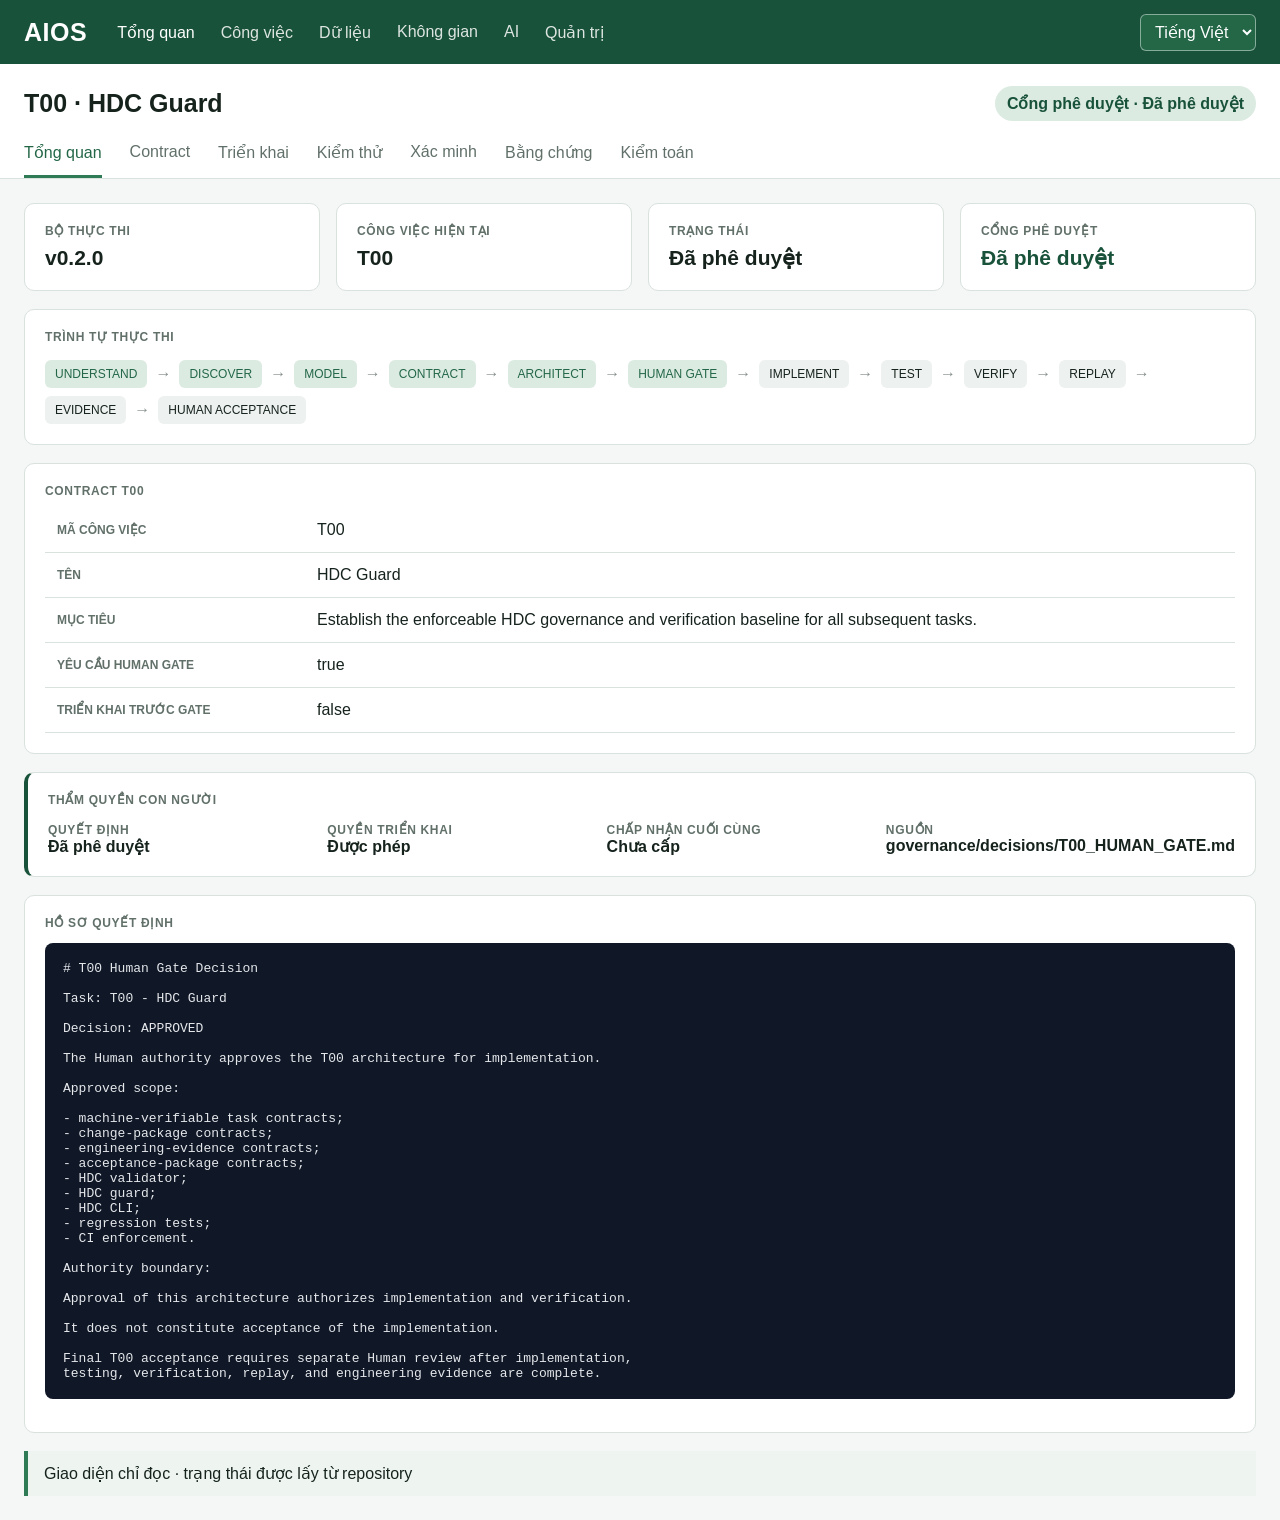
==== ui/index.html @ 12da6f16 "feat(ui): establish AIOS multilingual UI foundation" ====
<!doctype html>
<html lang="vi-VN">
<head>
  <meta charset="utf-8">
  <meta name="viewport" content="width=device-width,initial-scale=1">
  <title>AIOS HDC Control Console</title>
  <link rel="stylesheet" href="/ui/app.css">
</head>

<body>

<header class="global-header">
  <div class="global-bar">

    <div class="brand">AIOS</div>

    <nav class="global-nav">
      <a class="active" href="#" data-t="nav.overview"></a>
      <a href="#" data-t="nav.work"></a>
      <a href="#" data-t="nav.data"></a>
      <a href="#" data-t="nav.workspace"></a>
      <a href="#" data-t="nav.ai"></a>
      <a href="#" data-t="nav.admin"></a>
    </nav>

    <div class="language">
      <select id="localeSelect"
              aria-label="Language"></select>
    </div>

  </div>
</header>

<section class="context">
  <div class="context-inner">

    <div class="context-top">
      <h1 class="context-title">T00 · HDC Guard</h1>
      <div id="gatePill" class="gate-pill">—</div>
    </div>

    <nav class="context-nav">
      <a class="active" href="#" data-t="context.overview"></a>
      <a href="#" data-t="context.contract"></a>
      <a href="#" data-t="context.implementation"></a>
      <a href="#" data-t="context.test"></a>
      <a href="#" data-t="context.verify"></a>
      <a href="#" data-t="context.evidence"></a>
      <a href="#" data-t="context.audit"></a>
    </nav>

  </div>
</section>

<main class="workspace">

  <div id="errorBox" class="error"></div>

  <section class="cards">

    <div class="card">
      <div class="label" data-t="dashboard.kit"></div>
      <div class="value">v0.2.0</div>
    </div>

    <div class="card">
      <div class="label" data-t="dashboard.task"></div>
      <div id="taskId" class="value">—</div>
    </div>

    <div class="card">
      <div class="label" data-t="dashboard.status"></div>
      <div id="taskStatus" class="value">—</div>
    </div>

    <div class="card">
      <div class="label" data-t="dashboard.gate"></div>
      <div id="gateStatus" class="value human">—</div>
    </div>

  </section>

  <section class="card section">
    <div class="label" data-t="dashboard.sequence"></div>
    <div id="sequence" class="sequence"></div>
  </section>

  <section class="card section">
    <div class="label" data-t="dashboard.contract"></div>

    <table>
      <tbody>
        <tr>
          <th data-t="fields.taskId"></th>
          <td id="fieldTaskId"></td>
        </tr>
        <tr>
          <th data-t="fields.title"></th>
          <td id="fieldTitle"></td>
        </tr>
        <tr>
          <th data-t="fields.objective"></th>
          <td id="fieldObjective"></td>
        </tr>
        <tr>
          <th data-t="fields.gateRequired"></th>
          <td id="fieldGateRequired"></td>
        </tr>
        <tr>
          <th data-t="fields.beforeGate"></th>
          <td id="fieldBeforeGate"></td>
        </tr>
      </tbody>
    </table>
  </section>

  <section class="card section authority">

    <div class="label" data-t="dashboard.authority"></div>

    <div class="authority-grid">

      <div>
        <div class="label" data-t="authority.decision"></div>
        <strong id="authorityDecision"></strong>
      </div>

      <div>
        <div class="label" data-t="authority.implementation"></div>
        <strong id="implementationAuthority"></strong>
      </div>

      <div>
        <div class="label" data-t="authority.acceptance"></div>
        <strong data-t="authority.notGranted"></strong>
      </div>

      <div>
        <div class="label" data-t="authority.source"></div>
        <strong id="authoritySource"></strong>
      </div>

    </div>

  </section>

  <section class="card section">
    <div class="label" data-t="dashboard.decision"></div>
    <pre id="decisionRecord">—</pre>
  </section>

  <div class="readonly" data-t="readonly"></div>

</main>

<script src="/ui/app.js"></script>

</body>
</html>
---- ui/app.css ----
:root {
  --green-950: #123f2d;
  --green-900: #19523a;
  --green-800: #236747;
  --green-700: #2f7b56;
  --green-100: #dcebe2;
  --green-050: #eef5f0;

  --page: #f4f7f5;
  --surface: #ffffff;
  --border: #d9e2dd;

  --text: #16231d;
  --muted: #617069;

  --success: #257a4d;
  --warning: #a86a12;
  --danger: #b42318;

  --human: #19523a;
  --ai: #6d4bc3;
  --system: #2563a6;

  --radius: 10px;
  --max: 1440px;
}

* {
  box-sizing: border-box;
}

body {
  margin: 0;
  font-family: Inter, "Noto Sans", "Noto Sans SC",
               "Segoe UI", Arial, sans-serif;
  color: var(--text);
  background: var(--page);
}

.global-header {
  background: var(--green-900);
  color: white;
}

.global-bar {
  max-width: var(--max);
  min-height: 64px;
  margin: auto;
  padding: 0 24px;
  display: flex;
  align-items: center;
  gap: 30px;
}

.brand {
  font-size: 25px;
  font-weight: 800;
  letter-spacing: .02em;
}

.global-nav {
  display: flex;
  flex: 1;
  gap: 26px;
  overflow-x: auto;
}

.global-nav a {
  color: white;
  text-decoration: none;
  opacity: .85;
  white-space: nowrap;
}

.global-nav a.active,
.global-nav a:hover {
  opacity: 1;
}

.language select {
  background: var(--green-800);
  color: white;
  border: 1px solid rgba(255,255,255,.45);
  border-radius: 6px;
  padding: 8px 10px;
  font: inherit;
}

.context {
  background: white;
  border-bottom: 1px solid var(--border);
}

.context-inner {
  max-width: var(--max);
  margin: auto;
  padding: 22px 24px 0;
}

.context-top {
  display: flex;
  align-items: center;
  justify-content: space-between;
  gap: 20px;
}

.context-title {
  margin: 0;
  font-size: 25px;
}

.gate-pill {
  background: var(--green-100);
  color: var(--green-900);
  border-radius: 999px;
  padding: 8px 12px;
  font-weight: 700;
}

.context-nav {
  display: flex;
  gap: 28px;
  margin-top: 22px;
  overflow-x: auto;
}

.context-nav a {
  color: var(--muted);
  text-decoration: none;
  padding-bottom: 13px;
  white-space: nowrap;
}

.context-nav a.active {
  color: var(--green-800);
  border-bottom: 3px solid var(--green-700);
}

.workspace {
  max-width: var(--max);
  margin: auto;
  padding: 24px;
}

.cards {
  display: grid;
  grid-template-columns: repeat(4, 1fr);
  gap: 16px;
}

.card {
  background: var(--surface);
  border: 1px solid var(--border);
  border-radius: var(--radius);
  padding: 20px;
}

.section {
  margin-top: 18px;
}

.label {
  color: var(--muted);
  font-size: 12px;
  font-weight: 700;
  letter-spacing: .055em;
  text-transform: uppercase;
}

.value {
  margin-top: 8px;
  font-size: 21px;
  font-weight: 750;
}

.human {
  color: var(--human);
}

.sequence {
  display: flex;
  flex-wrap: wrap;
  align-items: center;
  gap: 8px;
  margin-top: 16px;
}

.step {
  background: #edf1ef;
  border-radius: 6px;
  padding: 7px 10px;
  font-size: 12px;
}

.step.done {
  background: var(--green-100);
  color: var(--green-800);
}

.arrow {
  color: #87918c;
}

table {
  width: 100%;
  border-collapse: collapse;
  margin-top: 10px;
}

th, td {
  border-bottom: 1px solid var(--border);
  padding: 13px 12px;
  text-align: left;
}

th {
  width: 260px;
  color: var(--muted);
  font-size: 12px;
  text-transform: uppercase;
}

.authority {
  border-left: 4px solid var(--human);
}

.authority-grid {
  display: grid;
  grid-template-columns: repeat(4, 1fr);
  gap: 18px;
  margin-top: 16px;
}

pre {
  background: #101827;
  color: #e5e7eb;
  border-radius: 8px;
  padding: 18px;
  overflow: auto;
  white-space: pre-wrap;
}

.readonly {
  margin-top: 18px;
  padding: 13px 16px;
  border-left: 4px solid var(--green-700);
  background: var(--green-050);
}

.error {
  background: #fff2f0;
  border: 1px solid #f4b8b0;
  color: var(--danger);
  padding: 14px;
  border-radius: 8px;
  margin-bottom: 18px;
  display: none;
}

@media (max-width: 900px) {
  .global-bar {
    flex-wrap: wrap;
    padding-top: 12px;
    padding-bottom: 12px;
  }

  .global-nav {
    order: 3;
    width: 100%;
  }

  .cards,
  .authority-grid {
    grid-template-columns: repeat(2, 1fr);
  }
}

@media (max-width: 600px) {
  .cards,
  .authority-grid {
    grid-template-columns: 1fr;
  }
}
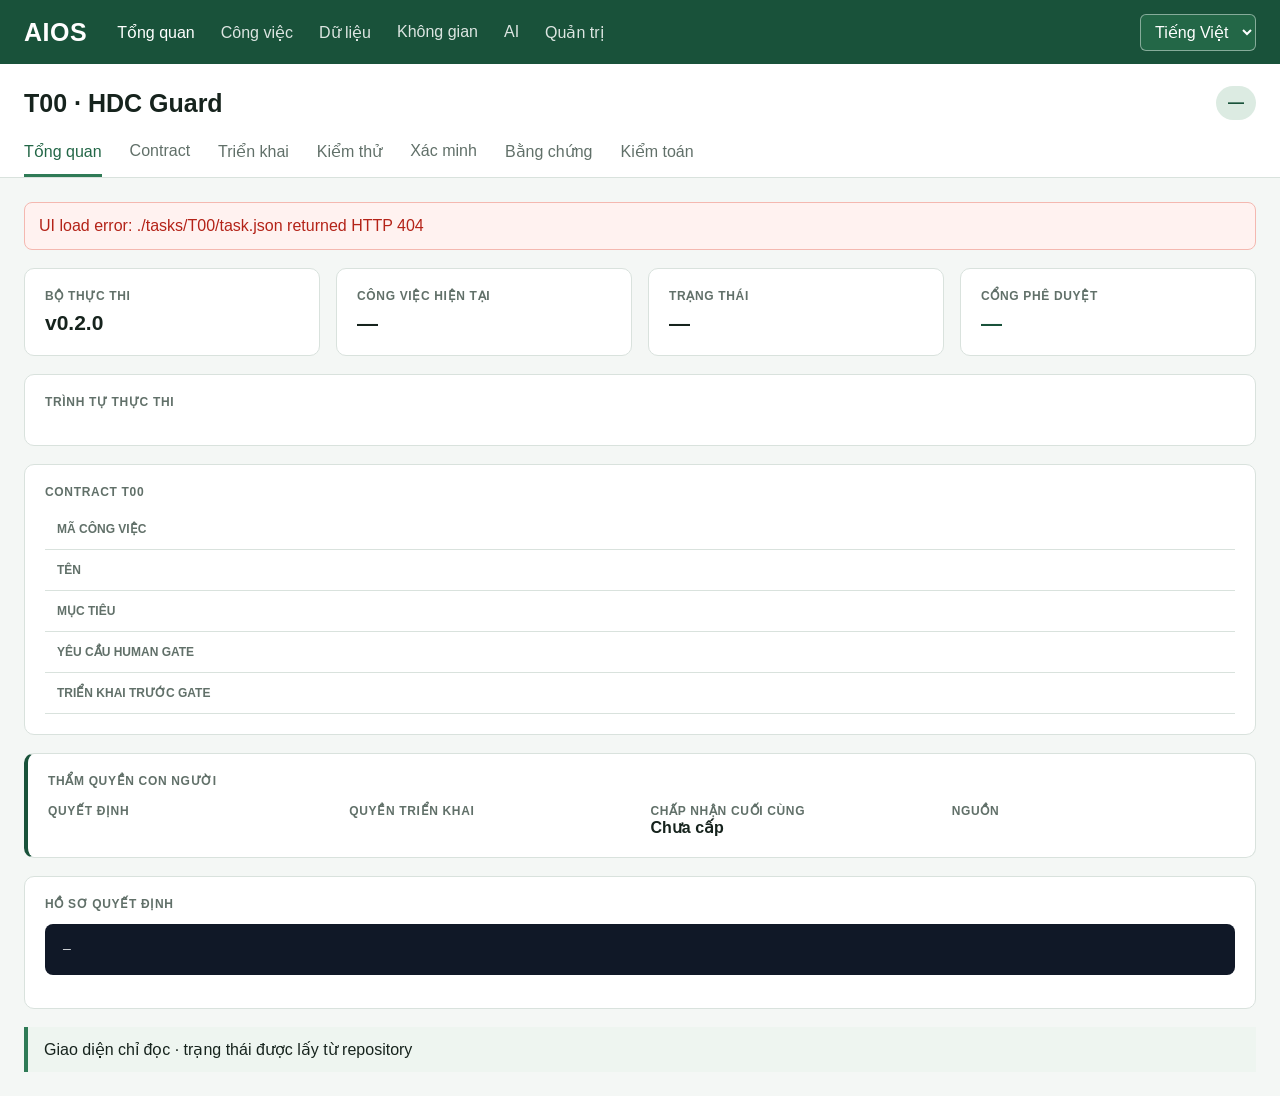
==== commit fb600c67: "fix(ui): make review assets portable on GitHub Pages" ====
--- a/ui/index.html
+++ b/ui/index.html
@@ -4,7 +4,7 @@
   <meta charset="utf-8">
   <meta name="viewport" content="width=device-width,initial-scale=1">
   <title>AIOS HDC Control Console</title>
-  <link rel="stylesheet" href="/ui/app.css">
+  <link rel="stylesheet" href="./app.css">
 </head>
 
 <body>
@@ -153,7 +153,7 @@
 
 </main>
 
-<script src="/ui/app.js"></script>
+<script src="./app.js"></script>
 
 </body>
 </html>
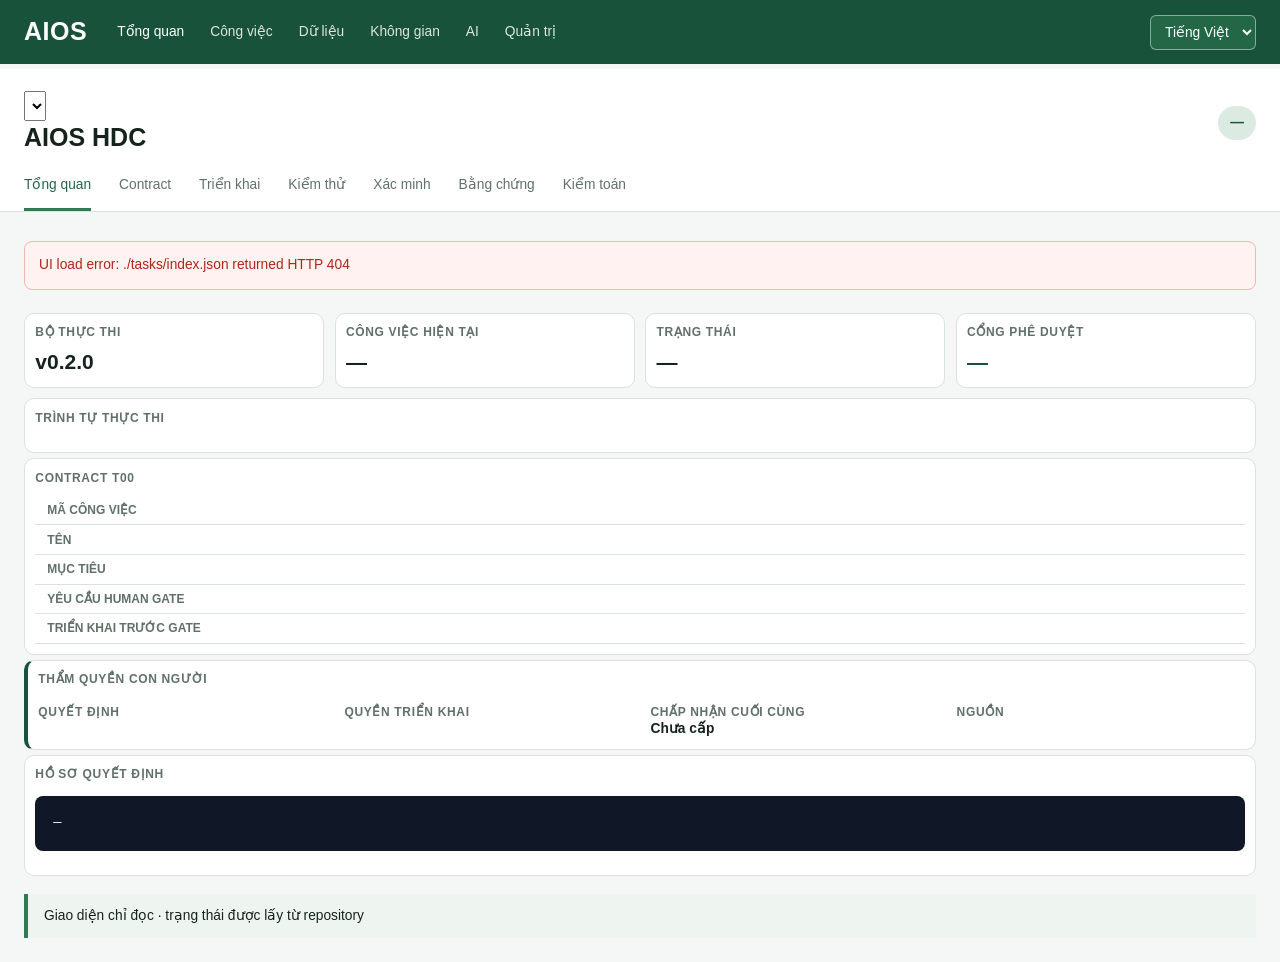
==== commit d4d95527: "feat(ui): make HDC review console task-generic" ====
--- a/ui/index.html
+++ b/ui/index.html
@@ -35,7 +35,11 @@
   <div class="context-inner">
 
     <div class="context-top">
-      <h1 class="context-title">T00 · HDC Guard</h1>
+      <div class="task-context">
+        <select id="taskSelector" class="task-selector"
+                aria-label="Task"></select>
+        <h1 id="taskTitle" class="context-title">AIOS HDC</h1>
+      </div>
       <div id="gatePill" class="gate-pill">—</div>
     </div>
 
--- a/ui/app.css
+++ b/ui/app.css
@@ -281,3 +281,83 @@
     grid-template-columns: 1fr;
   }
 }
+
+
+/* AIOS compact-density foundation */
+:root {
+  --ui-font-scale: 0.86;
+  --ui-space-1: 0.25rem;
+  --ui-space-2: 0.375rem;
+  --ui-space-3: 0.5rem;
+  --ui-space-4: 0.75rem;
+  --ui-card-padding: 0.75rem;
+  --ui-section-gap: 0.75rem;
+  --ui-grid-gap: 0.75rem;
+  --ui-control-height: 2.15rem;
+}
+
+html {
+  font-size: calc(16px * var(--ui-font-scale));
+}
+
+body {
+  line-height: 1.35;
+}
+
+main,
+.app-main,
+.workspace,
+.page-shell {
+  gap: var(--ui-section-gap);
+}
+
+section,
+.panel,
+.card,
+.surface {
+  margin-block: var(--ui-space-2);
+}
+
+.card,
+.panel,
+.surface {
+  padding: var(--ui-card-padding);
+}
+
+.grid,
+.cards,
+.summary-grid,
+.metrics-grid {
+  gap: var(--ui-grid-gap);
+}
+
+header,
+.topbar,
+.primary-nav,
+.secondary-nav,
+.context-bar {
+  min-height: unset;
+}
+
+.primary-nav a,
+.secondary-nav a,
+.topbar a,
+button,
+select,
+input {
+  min-height: var(--ui-control-height);
+}
+
+table th,
+table td {
+  padding-top: 0.45rem;
+  padding-bottom: 0.45rem;
+}
+
+h1, h2, h3, h4,
+p,
+ul,
+ol {
+  margin-top: 0.35em;
+  margin-bottom: 0.35em;
+}
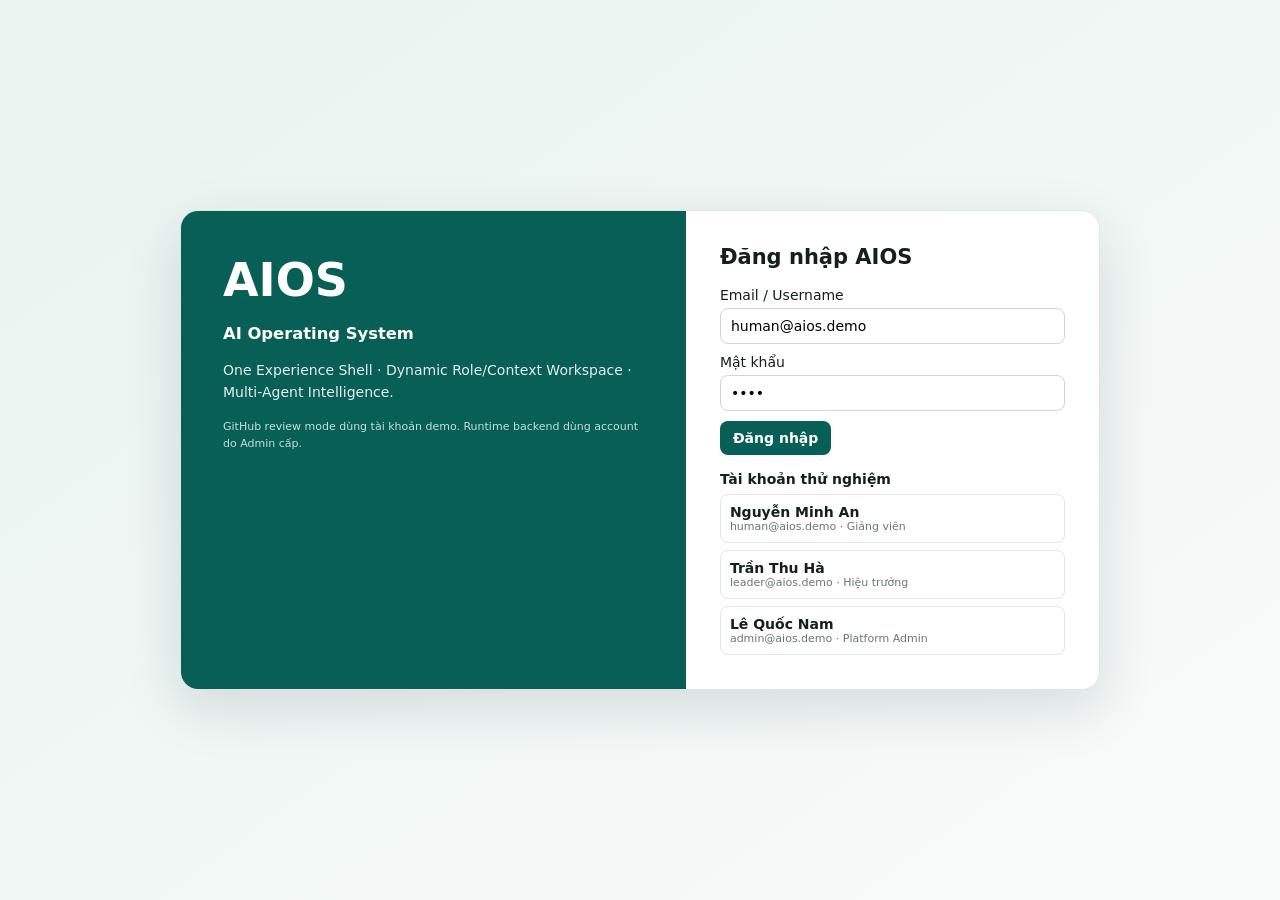
==== commit 96f98299: "feat(aios): integrated prototype v0.3 multi-agent AI" ====
--- a/ui/index.html
+++ b/ui/index.html
@@ -3,161 +3,11 @@
 <head>
   <meta charset="utf-8">
   <meta name="viewport" content="width=device-width,initial-scale=1">
-  <title>AIOS HDC Control Console</title>
+  <title>AIOS — AI Operating System</title>
   <link rel="stylesheet" href="./app.css">
 </head>
-
 <body>
-
-<header class="global-header">
-  <div class="global-bar">
-
-    <div class="brand">AIOS</div>
-
-    <nav class="global-nav">
-      <a class="active" href="#" data-t="nav.overview"></a>
-      <a href="#" data-t="nav.work"></a>
-      <a href="#" data-t="nav.data"></a>
-      <a href="#" data-t="nav.workspace"></a>
-      <a href="#" data-t="nav.ai"></a>
-      <a href="#" data-t="nav.admin"></a>
-    </nav>
-
-    <div class="language">
-      <select id="localeSelect"
-              aria-label="Language"></select>
-    </div>
-
-  </div>
-</header>
-
-<section class="context">
-  <div class="context-inner">
-
-    <div class="context-top">
-      <div class="task-context">
-        <select id="taskSelector" class="task-selector"
-                aria-label="Task"></select>
-        <h1 id="taskTitle" class="context-title">AIOS HDC</h1>
-      </div>
-      <div id="gatePill" class="gate-pill">—</div>
-    </div>
-
-    <nav class="context-nav">
-      <a class="active" href="#" data-t="context.overview"></a>
-      <a href="#" data-t="context.contract"></a>
-      <a href="#" data-t="context.implementation"></a>
-      <a href="#" data-t="context.test"></a>
-      <a href="#" data-t="context.verify"></a>
-      <a href="#" data-t="context.evidence"></a>
-      <a href="#" data-t="context.audit"></a>
-    </nav>
-
-  </div>
-</section>
-
-<main class="workspace">
-
-  <div id="errorBox" class="error"></div>
-
-  <section class="cards">
-
-    <div class="card">
-      <div class="label" data-t="dashboard.kit"></div>
-      <div class="value">v0.2.0</div>
-    </div>
-
-    <div class="card">
-      <div class="label" data-t="dashboard.task"></div>
-      <div id="taskId" class="value">—</div>
-    </div>
-
-    <div class="card">
-      <div class="label" data-t="dashboard.status"></div>
-      <div id="taskStatus" class="value">—</div>
-    </div>
-
-    <div class="card">
-      <div class="label" data-t="dashboard.gate"></div>
-      <div id="gateStatus" class="value human">—</div>
-    </div>
-
-  </section>
-
-  <section class="card section">
-    <div class="label" data-t="dashboard.sequence"></div>
-    <div id="sequence" class="sequence"></div>
-  </section>
-
-  <section class="card section">
-    <div class="label" data-t="dashboard.contract"></div>
-
-    <table>
-      <tbody>
-        <tr>
-          <th data-t="fields.taskId"></th>
-          <td id="fieldTaskId"></td>
-        </tr>
-        <tr>
-          <th data-t="fields.title"></th>
-          <td id="fieldTitle"></td>
-        </tr>
-        <tr>
-          <th data-t="fields.objective"></th>
-          <td id="fieldObjective"></td>
-        </tr>
-        <tr>
-          <th data-t="fields.gateRequired"></th>
-          <td id="fieldGateRequired"></td>
-        </tr>
-        <tr>
-          <th data-t="fields.beforeGate"></th>
-          <td id="fieldBeforeGate"></td>
-        </tr>
-      </tbody>
-    </table>
-  </section>
-
-  <section class="card section authority">
-
-    <div class="label" data-t="dashboard.authority"></div>
-
-    <div class="authority-grid">
-
-      <div>
-        <div class="label" data-t="authority.decision"></div>
-        <strong id="authorityDecision"></strong>
-      </div>
-
-      <div>
-        <div class="label" data-t="authority.implementation"></div>
-        <strong id="implementationAuthority"></strong>
-      </div>
-
-      <div>
-        <div class="label" data-t="authority.acceptance"></div>
-        <strong data-t="authority.notGranted"></strong>
-      </div>
-
-      <div>
-        <div class="label" data-t="authority.source"></div>
-        <strong id="authoritySource"></strong>
-      </div>
-
-    </div>
-
-  </section>
-
-  <section class="card section">
-    <div class="label" data-t="dashboard.decision"></div>
-    <pre id="decisionRecord">—</pre>
-  </section>
-
-  <div class="readonly" data-t="readonly"></div>
-
-</main>
-
-<script src="./app.js"></script>
-
+  <div id="app"></div>
+  <script src="./app.js"></script>
 </body>
 </html>
--- a/ui/app.css
+++ b/ui/app.css
@@ -1,363 +1,3 @@
-:root {
-  --green-950: #123f2d;
-  --green-900: #19523a;
-  --green-800: #236747;
-  --green-700: #2f7b56;
-  --green-100: #dcebe2;
-  --green-050: #eef5f0;
-
-  --page: #f4f7f5;
-  --surface: #ffffff;
-  --border: #d9e2dd;
-
-  --text: #16231d;
-  --muted: #617069;
-
-  --success: #257a4d;
-  --warning: #a86a12;
-  --danger: #b42318;
-
-  --human: #19523a;
-  --ai: #6d4bc3;
-  --system: #2563a6;
-
-  --radius: 10px;
-  --max: 1440px;
-}
-
-* {
-  box-sizing: border-box;
-}
-
-body {
-  margin: 0;
-  font-family: Inter, "Noto Sans", "Noto Sans SC",
-               "Segoe UI", Arial, sans-serif;
-  color: var(--text);
-  background: var(--page);
-}
-
-.global-header {
-  background: var(--green-900);
-  color: white;
-}
-
-.global-bar {
-  max-width: var(--max);
-  min-height: 64px;
-  margin: auto;
-  padding: 0 24px;
-  display: flex;
-  align-items: center;
-  gap: 30px;
-}
-
-.brand {
-  font-size: 25px;
-  font-weight: 800;
-  letter-spacing: .02em;
-}
-
-.global-nav {
-  display: flex;
-  flex: 1;
-  gap: 26px;
-  overflow-x: auto;
-}
-
-.global-nav a {
-  color: white;
-  text-decoration: none;
-  opacity: .85;
-  white-space: nowrap;
-}
-
-.global-nav a.active,
-.global-nav a:hover {
-  opacity: 1;
-}
-
-.language select {
-  background: var(--green-800);
-  color: white;
-  border: 1px solid rgba(255,255,255,.45);
-  border-radius: 6px;
-  padding: 8px 10px;
-  font: inherit;
-}
-
-.context {
-  background: white;
-  border-bottom: 1px solid var(--border);
-}
-
-.context-inner {
-  max-width: var(--max);
-  margin: auto;
-  padding: 22px 24px 0;
-}
-
-.context-top {
-  display: flex;
-  align-items: center;
-  justify-content: space-between;
-  gap: 20px;
-}
-
-.context-title {
-  margin: 0;
-  font-size: 25px;
-}
-
-.gate-pill {
-  background: var(--green-100);
-  color: var(--green-900);
-  border-radius: 999px;
-  padding: 8px 12px;
-  font-weight: 700;
-}
-
-.context-nav {
-  display: flex;
-  gap: 28px;
-  margin-top: 22px;
-  overflow-x: auto;
-}
-
-.context-nav a {
-  color: var(--muted);
-  text-decoration: none;
-  padding-bottom: 13px;
-  white-space: nowrap;
-}
-
-.context-nav a.active {
-  color: var(--green-800);
-  border-bottom: 3px solid var(--green-700);
-}
-
-.workspace {
-  max-width: var(--max);
-  margin: auto;
-  padding: 24px;
-}
-
-.cards {
-  display: grid;
-  grid-template-columns: repeat(4, 1fr);
-  gap: 16px;
-}
-
-.card {
-  background: var(--surface);
-  border: 1px solid var(--border);
-  border-radius: var(--radius);
-  padding: 20px;
-}
-
-.section {
-  margin-top: 18px;
-}
-
-.label {
-  color: var(--muted);
-  font-size: 12px;
-  font-weight: 700;
-  letter-spacing: .055em;
-  text-transform: uppercase;
-}
-
-.value {
-  margin-top: 8px;
-  font-size: 21px;
-  font-weight: 750;
-}
-
-.human {
-  color: var(--human);
-}
-
-.sequence {
-  display: flex;
-  flex-wrap: wrap;
-  align-items: center;
-  gap: 8px;
-  margin-top: 16px;
-}
-
-.step {
-  background: #edf1ef;
-  border-radius: 6px;
-  padding: 7px 10px;
-  font-size: 12px;
-}
-
-.step.done {
-  background: var(--green-100);
-  color: var(--green-800);
-}
-
-.arrow {
-  color: #87918c;
-}
-
-table {
-  width: 100%;
-  border-collapse: collapse;
-  margin-top: 10px;
-}
-
-th, td {
-  border-bottom: 1px solid var(--border);
-  padding: 13px 12px;
-  text-align: left;
-}
-
-th {
-  width: 260px;
-  color: var(--muted);
-  font-size: 12px;
-  text-transform: uppercase;
-}
-
-.authority {
-  border-left: 4px solid var(--human);
-}
-
-.authority-grid {
-  display: grid;
-  grid-template-columns: repeat(4, 1fr);
-  gap: 18px;
-  margin-top: 16px;
-}
-
-pre {
-  background: #101827;
-  color: #e5e7eb;
-  border-radius: 8px;
-  padding: 18px;
-  overflow: auto;
-  white-space: pre-wrap;
-}
-
-.readonly {
-  margin-top: 18px;
-  padding: 13px 16px;
-  border-left: 4px solid var(--green-700);
-  background: var(--green-050);
-}
-
-.error {
-  background: #fff2f0;
-  border: 1px solid #f4b8b0;
-  color: var(--danger);
-  padding: 14px;
-  border-radius: 8px;
-  margin-bottom: 18px;
-  display: none;
-}
-
-@media (max-width: 900px) {
-  .global-bar {
-    flex-wrap: wrap;
-    padding-top: 12px;
-    padding-bottom: 12px;
-  }
-
-  .global-nav {
-    order: 3;
-    width: 100%;
-  }
-
-  .cards,
-  .authority-grid {
-    grid-template-columns: repeat(2, 1fr);
-  }
-}
-
-@media (max-width: 600px) {
-  .cards,
-  .authority-grid {
-    grid-template-columns: 1fr;
-  }
-}
-
-
-/* AIOS compact-density foundation */
-:root {
-  --ui-font-scale: 0.86;
-  --ui-space-1: 0.25rem;
-  --ui-space-2: 0.375rem;
-  --ui-space-3: 0.5rem;
-  --ui-space-4: 0.75rem;
-  --ui-card-padding: 0.75rem;
-  --ui-section-gap: 0.75rem;
-  --ui-grid-gap: 0.75rem;
-  --ui-control-height: 2.15rem;
-}
-
-html {
-  font-size: calc(16px * var(--ui-font-scale));
-}
-
-body {
-  line-height: 1.35;
-}
-
-main,
-.app-main,
-.workspace,
-.page-shell {
-  gap: var(--ui-section-gap);
-}
-
-section,
-.panel,
-.card,
-.surface {
-  margin-block: var(--ui-space-2);
-}
-
-.card,
-.panel,
-.surface {
-  padding: var(--ui-card-padding);
-}
-
-.grid,
-.cards,
-.summary-grid,
-.metrics-grid {
-  gap: var(--ui-grid-gap);
-}
-
-header,
-.topbar,
-.primary-nav,
-.secondary-nav,
-.context-bar {
-  min-height: unset;
-}
-
-.primary-nav a,
-.secondary-nav a,
-.topbar a,
-button,
-select,
-input {
-  min-height: var(--ui-control-height);
-}
-
-table th,
-table td {
-  padding-top: 0.45rem;
-  padding-bottom: 0.45rem;
-}
-
-h1, h2, h3, h4,
-p,
-ul,
-ol {
-  margin-top: 0.35em;
-  margin-bottom: 0.35em;
-}
+:root{--brand:#075f55;--brand2:#0b7669;--bg:#f4f7f6;--card:#fff;--line:#dfe7e4;--text:#14201e;--muted:#687774;--danger:#b42318;--warn:#9a6700;--ai:#6657c8;--r:10px;--gap:10px;font-size:14px}*{box-sizing:border-box}body{margin:0;font-family:Inter,ui-sans-serif,system-ui,-apple-system,Segoe UI,sans-serif;background:var(--bg);color:var(--text)}button,input,select,textarea{font:inherit}.hidden{display:none!important}.login{min-height:100vh;display:grid;place-items:center;padding:24px;background:linear-gradient(145deg,#e9f3f0,#f8fbfa)}.login-card{width:min(920px,100%);display:grid;grid-template-columns:1.1fr .9fr;background:#fff;border:1px solid var(--line);border-radius:18px;overflow:hidden;box-shadow:0 18px 55px #1232}.login-brand{padding:42px;background:var(--brand);color:#fff}.login-brand h1{font-size:46px;margin:0 0 8px}.login-brand p{line-height:1.6;opacity:.9}.login-form{padding:34px}.login-form h2{margin-top:0}.field{display:grid;gap:5px;margin:10px 0}.field input,.field select,.field textarea{border:1px solid #cbd7d3;border-radius:8px;padding:9px 10px;background:#fff}.btn{border:0;border-radius:8px;padding:9px 13px;cursor:pointer;background:var(--brand);color:#fff;font-weight:650}.btn.secondary{background:#edf3f1;color:#20403a}.btn.ghost{background:transparent;color:var(--brand);border:1px solid #b8cec8}.btn.danger{background:#fff0ee;color:var(--danger)}.demo-accounts{display:grid;gap:7px;margin-top:16px}.demo{padding:9px;border:1px solid var(--line);border-radius:8px;cursor:pointer}.demo:hover{border-color:var(--brand)}.topbar{height:52px;background:var(--brand);color:#fff;display:flex;align-items:center;padding:0 18px;gap:18px;position:sticky;top:0;z-index:10}.brand{font-size:22px;font-weight:850}.nav{display:flex;align-items:center;gap:2px;flex:1}.nav button{border:0;background:transparent;color:#d8efea;padding:9px 11px;border-radius:7px;cursor:pointer}.nav button.active,.nav button:hover{background:#ffffff18;color:#fff}.top-actions{display:flex;align-items:center;gap:7px}.top-actions select{background:#fff;color:#17312c;border:0;border-radius:7px;padding:6px}.avatar{width:30px;height:30px;border-radius:50%;background:#d7ece7;color:var(--brand);display:grid;place-items:center;font-weight:800}.contextbar{background:#fff;border-bottom:1px solid var(--line);padding:7px 18px;display:flex;gap:16px;align-items:center;font-size:12px;color:var(--muted)}.contextbar strong{color:var(--text)}.shell{max-width:1440px;margin:auto;padding:12px 16px 30px}.hero{display:flex;justify-content:space-between;gap:15px;align-items:flex-start;margin-bottom:10px}.hero h1{font-size:21px;margin:0 0 3px}.hero p{margin:0;color:var(--muted)}.badge{display:inline-flex;padding:4px 7px;border-radius:999px;background:#e8f4f1;color:var(--brand);font-size:11px;font-weight:750}.metrics{display:grid;grid-template-columns:repeat(4,1fr);gap:var(--gap);margin:10px 0}.card{background:var(--card);border:1px solid var(--line);border-radius:var(--r);padding:11px}.metric .k{font-size:11px;color:var(--muted);text-transform:uppercase;letter-spacing:.03em}.metric .v{font-size:22px;font-weight:800;margin-top:3px}.grid2{display:grid;grid-template-columns:1.45fr 1fr;gap:var(--gap)}.grid3{display:grid;grid-template-columns:repeat(3,1fr);gap:var(--gap)}.section-title{display:flex;align-items:center;justify-content:space-between;margin:0 0 8px}.section-title h2{font-size:14px;margin:0}.list{display:grid;gap:6px}.item{display:grid;grid-template-columns:1fr auto;gap:10px;padding:8px;border:1px solid #e8eeec;border-radius:8px}.item h3{font-size:13px;margin:0 0 2px}.item p{font-size:12px;color:var(--muted);margin:0}.status{font-size:10px;font-weight:750;padding:3px 6px;border-radius:999px;background:#eef3f2;height:max-content}.status.risk{background:#fff4e5;color:var(--warn)}.status.action{background:#fff0ee;color:var(--danger)}.catalog{display:grid;grid-template-columns:repeat(3,1fr);gap:8px}.tile{padding:12px;border:1px solid var(--line);border-radius:9px;background:#fff;cursor:pointer}.tile:hover{border-color:#91b8af;box-shadow:0 3px 12px #1231}.tile .code{font-size:18px;font-weight:850;color:var(--brand)}.tile .name{font-weight:700;margin:3px 0}.tile .desc{font-size:11px;color:var(--muted)}.ai-panel{border-top:3px solid var(--ai)}.ai-chat{height:260px;overflow:auto;background:#fafafa;border:1px solid var(--line);border-radius:8px;padding:8px;display:grid;gap:7px;align-content:start}.msg{padding:8px 9px;border-radius:8px;max-width:88%;font-size:12px;line-height:1.45}.msg.user{justify-self:end;background:#e8f4f1}.msg.ai{background:#f0edff}.composer{display:flex;gap:6px;margin-top:7px}.composer input{flex:1;border:1px solid var(--line);border-radius:8px;padding:8px}.table{width:100%;border-collapse:collapse}.table th,.table td{text-align:left;padding:7px;border-bottom:1px solid #edf1f0;font-size:12px}.table th{color:var(--muted);font-weight:650}.toolbar{display:flex;gap:6px;flex-wrap:wrap;margin-bottom:8px}.notice{padding:8px 10px;border-radius:8px;background:#eef6ff;color:#294d6b;font-size:12px}.danger-note{background:#fff0ee;color:#8a241c}.drawer{position:fixed;right:0;top:52px;bottom:0;width:min(430px,95vw);background:#fff;border-left:1px solid var(--line);box-shadow:-12px 0 40px #1232;z-index:20;padding:14px;overflow:auto}.drawer-head{display:flex;justify-content:space-between;align-items:center}.drawer h2{font-size:16px}.close{border:0;background:#eef3f2;border-radius:7px;padding:6px 9px;cursor:pointer}.empty{color:var(--muted);font-size:12px;padding:20px;text-align:center}.admin-grid{display:grid;grid-template-columns:repeat(4,1fr);gap:8px}.admin-tile{min-height:95px}.data-zones{display:grid;grid-template-columns:repeat(3,1fr);gap:8px}.zone strong{display:block;color:var(--brand);margin-bottom:3px}.small{font-size:11px;color:var(--muted)}@media(max-width:900px){.login-card{grid-template-columns:1fr}.login-brand{display:none}.nav{overflow:auto}.nav button{white-space:nowrap}.metrics,.grid3,.admin-grid,.data-zones{grid-template-columns:repeat(2,1fr)}.grid2{grid-template-columns:1fr}.contextbar{overflow:auto;white-space:nowrap}}@media(max-width:560px){.metrics,.grid3,.catalog,.admin-grid,.data-zones{grid-template-columns:1fr}.topbar{padding:0 8px}.brand{font-size:18px}.shell{padding:10px 8px}.top-actions .label{display:none}}
+.upload-grid{display:grid;grid-template-columns:repeat(2,1fr);gap:7px}.upload-tile{display:grid;gap:3px;padding:10px;border:1px dashed #a9c3bc;border-radius:8px;background:#fbfdfc;cursor:pointer}.upload-tile:hover{border-color:var(--brand);background:#f2faf7}.upload-tile input{font-size:11px;max-width:100%}.ok{color:var(--brand);font-weight:650}.toolbar input{border:1px solid var(--line);border-radius:8px;padding:7px 9px}@media(max-width:700px){.upload-grid{grid-template-columns:1fr}}
+.runtime-dot{width:10px;height:10px;border-radius:50%;background:#f0b429;box-shadow:0 0 0 3px #ffffff22}.runtime-dot.live{background:#4ade80}.mode-pill{padding:2px 6px;border-radius:999px;background:#edf3f1;color:#46625c;font-size:10px;font-weight:700}.ai-layout{display:grid;grid-template-columns:300px 1fr;gap:10px}.agent-nav{max-height:620px;overflow:auto}.agent-group{display:grid;gap:4px;margin-bottom:9px}.agent-group-title{text-transform:uppercase;font-weight:800;letter-spacing:.03em}.agent-option{border:1px solid var(--line);background:#fff;border-radius:8px;padding:8px;text-align:left;cursor:pointer;display:grid;gap:2px}.agent-option span{font-size:10px;color:var(--muted)}.agent-option.active{border-color:var(--ai);background:#f5f2ff}.agent-head{display:flex;justify-content:space-between;gap:12px;align-items:flex-start;margin-bottom:8px}.agent-head h2{margin:4px 0;font-size:18px}.agent-head p{margin:0;color:var(--muted);font-size:12px}.provider-chip{border:1px solid #eadfbe;background:#fff8e5;border-radius:9px;padding:7px 9px;font-size:11px;display:grid;min-width:180px}.provider-chip.configured{background:#edf9f3;border-color:#a8dcc1}.provider-chip small{color:var(--muted);margin-top:2px}.authority-grid{display:grid;grid-template-columns:repeat(4,1fr);gap:6px;margin-bottom:8px}.authority-grid>div{border:1px solid var(--line);border-radius:8px;padding:7px;display:grid;gap:2px}.authority-grid b{font-size:10px;color:var(--muted);text-transform:uppercase}.authority-grid span{font-size:11px}.msg-meta{font-size:9px;color:var(--muted);margin-top:4px}.admin-tabs{display:flex;gap:5px;flex-wrap:wrap;margin:10px 0}.card h2{font-size:14px;margin-top:0}@media(max-width:900px){.ai-layout{grid-template-columns:1fr}.agent-nav{max-height:none}.authority-grid{grid-template-columns:repeat(2,1fr)}}@media(max-width:560px){.authority-grid{grid-template-columns:1fr}.agent-head{display:grid}}
